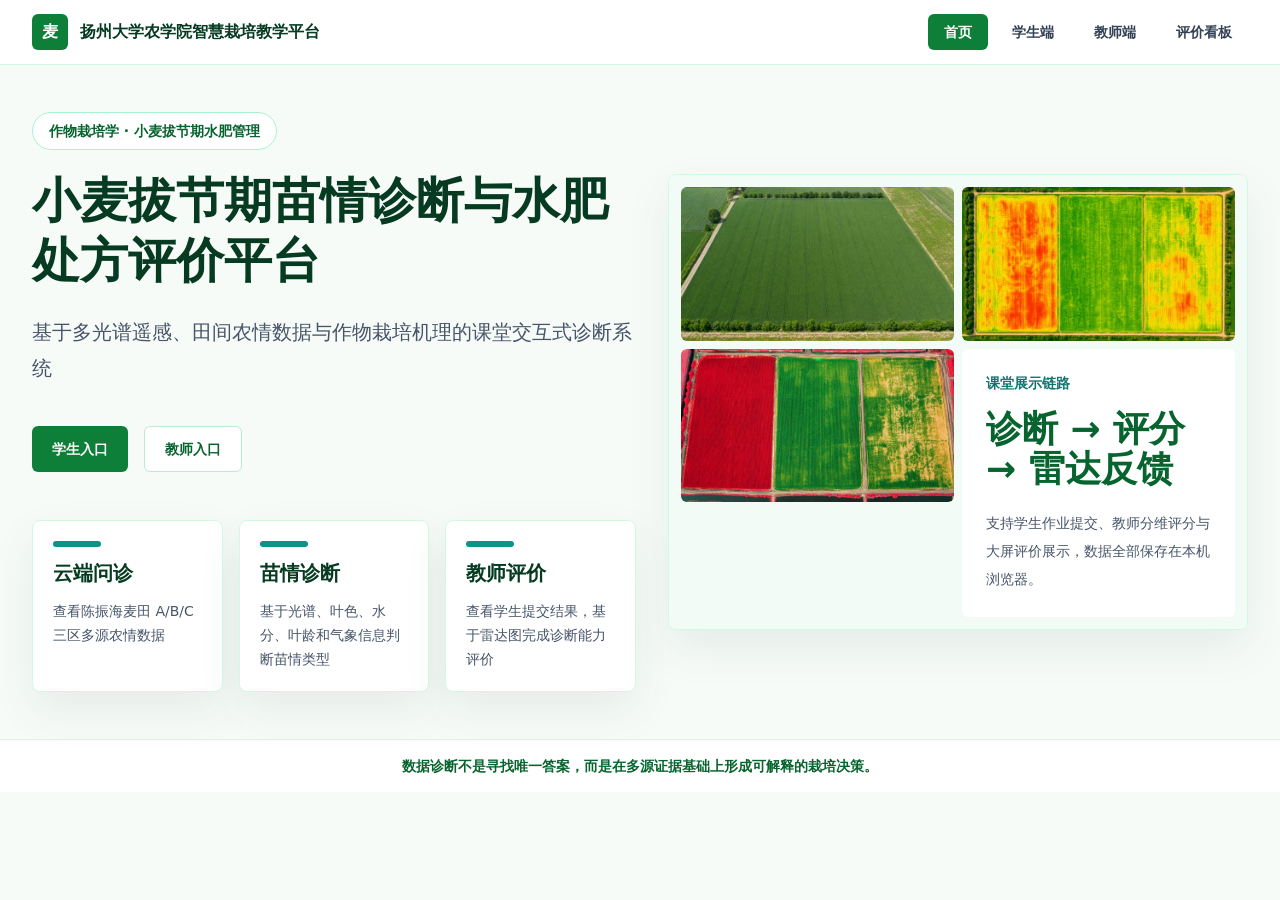
==== index.html @ 02ce507e "feat: 小麦拔节期苗情诊断与水肥处方评价平台 - initial deploy" ====
<!doctype html>
<html lang="zh-CN">
  <head>
    <meta charset="UTF-8" />
    <meta name="viewport" content="width=device-width, initial-scale=1.0" />
    <title>扬州大学农学院小麦拔节期苗情诊断与水肥处方评价平台</title>
    <script type="module" crossorigin src="/assets/index-BrUct9hT.js"></script>
    <link rel="stylesheet" crossorigin href="/assets/index-06vpPLcN.css">
  </head>
  <body>
    <div id="root"></div>
  </body>
</html>
---- assets/index-06vpPLcN.css ----
*,:before,:after{--tw-border-spacing-x: 0;--tw-border-spacing-y: 0;--tw-translate-x: 0;--tw-translate-y: 0;--tw-rotate: 0;--tw-skew-x: 0;--tw-skew-y: 0;--tw-scale-x: 1;--tw-scale-y: 1;--tw-pan-x: ;--tw-pan-y: ;--tw-pinch-zoom: ;--tw-scroll-snap-strictness: proximity;--tw-gradient-from-position: ;--tw-gradient-via-position: ;--tw-gradient-to-position: ;--tw-ordinal: ;--tw-slashed-zero: ;--tw-numeric-figure: ;--tw-numeric-spacing: ;--tw-numeric-fraction: ;--tw-ring-inset: ;--tw-ring-offset-width: 0px;--tw-ring-offset-color: #fff;--tw-ring-color: rgb(59 130 246 / .5);--tw-ring-offset-shadow: 0 0 #0000;--tw-ring-shadow: 0 0 #0000;--tw-shadow: 0 0 #0000;--tw-shadow-colored: 0 0 #0000;--tw-blur: ;--tw-brightness: ;--tw-contrast: ;--tw-grayscale: ;--tw-hue-rotate: ;--tw-invert: ;--tw-saturate: ;--tw-sepia: ;--tw-drop-shadow: ;--tw-backdrop-blur: ;--tw-backdrop-brightness: ;--tw-backdrop-contrast: ;--tw-backdrop-grayscale: ;--tw-backdrop-hue-rotate: ;--tw-backdrop-invert: ;--tw-backdrop-opacity: ;--tw-backdrop-saturate: ;--tw-backdrop-sepia: ;--tw-contain-size: ;--tw-contain-layout: ;--tw-contain-paint: ;--tw-contain-style: }::backdrop{--tw-border-spacing-x: 0;--tw-border-spacing-y: 0;--tw-translate-x: 0;--tw-translate-y: 0;--tw-rotate: 0;--tw-skew-x: 0;--tw-skew-y: 0;--tw-scale-x: 1;--tw-scale-y: 1;--tw-pan-x: ;--tw-pan-y: ;--tw-pinch-zoom: ;--tw-scroll-snap-strictness: proximity;--tw-gradient-from-position: ;--tw-gradient-via-position: ;--tw-gradient-to-position: ;--tw-ordinal: ;--tw-slashed-zero: ;--tw-numeric-figure: ;--tw-numeric-spacing: ;--tw-numeric-fraction: ;--tw-ring-inset: ;--tw-ring-offset-width: 0px;--tw-ring-offset-color: #fff;--tw-ring-color: rgb(59 130 246 / .5);--tw-ring-offset-shadow: 0 0 #0000;--tw-ring-shadow: 0 0 #0000;--tw-shadow: 0 0 #0000;--tw-shadow-colored: 0 0 #0000;--tw-blur: ;--tw-brightness: ;--tw-contrast: ;--tw-grayscale: ;--tw-hue-rotate: ;--tw-invert: ;--tw-saturate: ;--tw-sepia: ;--tw-drop-shadow: ;--tw-backdrop-blur: ;--tw-backdrop-brightness: ;--tw-backdrop-contrast: ;--tw-backdrop-grayscale: ;--tw-backdrop-hue-rotate: ;--tw-backdrop-invert: ;--tw-backdrop-opacity: ;--tw-backdrop-saturate: ;--tw-backdrop-sepia: ;--tw-contain-size: ;--tw-contain-layout: ;--tw-contain-paint: ;--tw-contain-style: }*,:before,:after{box-sizing:border-box;border-width:0;border-style:solid;border-color:#e5e7eb}:before,:after{--tw-content: ""}html,:host{line-height:1.5;-webkit-text-size-adjust:100%;-moz-tab-size:4;-o-tab-size:4;tab-size:4;font-family:ui-sans-serif,system-ui,sans-serif,"Apple Color Emoji","Segoe UI Emoji",Segoe UI Symbol,"Noto Color Emoji";font-feature-settings:normal;font-variation-settings:normal;-webkit-tap-highlight-color:transparent}body{margin:0;line-height:inherit}hr{height:0;color:inherit;border-top-width:1px}abbr:where([title]){-webkit-text-decoration:underline dotted;text-decoration:underline dotted}h1,h2,h3,h4,h5,h6{font-size:inherit;font-weight:inherit}a{color:inherit;text-decoration:inherit}b,strong{font-weight:bolder}code,kbd,samp,pre{font-family:ui-monospace,SFMono-Regular,Menlo,Monaco,Consolas,Liberation Mono,Courier New,monospace;font-feature-settings:normal;font-variation-settings:normal;font-size:1em}small{font-size:80%}sub,sup{font-size:75%;line-height:0;position:relative;vertical-align:baseline}sub{bottom:-.25em}sup{top:-.5em}table{text-indent:0;border-color:inherit;border-collapse:collapse}button,input,optgroup,select,textarea{font-family:inherit;font-feature-settings:inherit;font-variation-settings:inherit;font-size:100%;font-weight:inherit;line-height:inherit;letter-spacing:inherit;color:inherit;margin:0;padding:0}button,select{text-transform:none}button,input:where([type=button]),input:where([type=reset]),input:where([type=submit]){-webkit-appearance:button;background-color:transparent;background-image:none}:-moz-focusring{outline:auto}:-moz-ui-invalid{box-shadow:none}progress{vertical-align:baseline}::-webkit-inner-spin-button,::-webkit-outer-spin-button{height:auto}[type=search]{-webkit-appearance:textfield;outline-offset:-2px}::-webkit-search-decoration{-webkit-appearance:none}::-webkit-file-upload-button{-webkit-appearance:button;font:inherit}summary{display:list-item}blockquote,dl,dd,h1,h2,h3,h4,h5,h6,hr,figure,p,pre{margin:0}fieldset{margin:0;padding:0}legend{padding:0}ol,ul,menu{list-style:none;margin:0;padding:0}dialog{padding:0}textarea{resize:vertical}input::-moz-placeholder,textarea::-moz-placeholder{opacity:1;color:#9ca3af}input::placeholder,textarea::placeholder{opacity:1;color:#9ca3af}button,[role=button]{cursor:pointer}:disabled{cursor:default}img,svg,video,canvas,audio,iframe,embed,object{display:block;vertical-align:middle}img,video{max-width:100%;height:auto}[hidden]:where(:not([hidden=until-found])){display:none}.sticky{position:sticky}.top-0{top:0}.z-30{z-index:30}.mx-auto{margin-left:auto;margin-right:auto}.mb-2{margin-bottom:.5rem}.mb-3{margin-bottom:.75rem}.mb-5{margin-bottom:1.25rem}.mb-7{margin-bottom:1.75rem}.ml-auto{margin-left:auto}.mt-1{margin-top:.25rem}.mt-10{margin-top:2.5rem}.mt-12{margin-top:3rem}.mt-2{margin-top:.5rem}.mt-3{margin-top:.75rem}.mt-4{margin-top:1rem}.mt-5{margin-top:1.25rem}.mt-6{margin-top:1.5rem}.mt-7{margin-top:1.75rem}.mt-8{margin-top:2rem}.block{display:block}.flex{display:flex}.inline-flex{display:inline-flex}.table{display:table}.grid{display:grid}.h-1\.5{height:.375rem}.h-16{height:4rem}.h-28{height:7rem}.h-32{height:8rem}.h-8{height:2rem}.h-9{height:2.25rem}.min-h-\[610px\]{min-height:610px}.min-h-\[620px\]{min-height:620px}.min-h-screen{min-height:100vh}.w-12{width:3rem}.w-16{width:4rem}.w-28{width:7rem}.w-8{width:2rem}.w-80{width:20rem}.w-9{width:2.25rem}.w-fit{width:-moz-fit-content;width:fit-content}.w-full{width:100%}.max-w-3xl{max-width:48rem}.max-w-4xl{max-width:56rem}.max-w-\[1440px\]{max-width:1440px}.shrink-0{flex-shrink:0}.border-collapse{border-collapse:collapse}.grid-cols-2{grid-template-columns:repeat(2,minmax(0,1fr))}.grid-cols-3{grid-template-columns:repeat(3,minmax(0,1fr))}.grid-cols-4{grid-template-columns:repeat(4,minmax(0,1fr))}.grid-cols-6{grid-template-columns:repeat(6,minmax(0,1fr))}.grid-cols-\[0\.95fr_1\.05fr\]{grid-template-columns:.95fr 1.05fr}.grid-cols-\[1\.02fr_0\.98fr\]{grid-template-columns:1.02fr .98fr}.grid-cols-\[1\.2fr_0\.8fr\]{grid-template-columns:1.2fr .8fr}.grid-cols-\[1fr_430px\]{grid-template-columns:1fr 430px}.grid-cols-\[260px_1fr\]{grid-template-columns:260px 1fr}.grid-cols-\[280px_1fr\]{grid-template-columns:280px 1fr}.flex-col{flex-direction:column}.items-start{align-items:flex-start}.items-end{align-items:flex-end}.items-center{align-items:center}.justify-center{justify-content:center}.justify-between{justify-content:space-between}.gap-2{gap:.5rem}.gap-3{gap:.75rem}.gap-4{gap:1rem}.gap-5{gap:1.25rem}.gap-6{gap:1.5rem}.gap-8{gap:2rem}.space-y-4>:not([hidden])~:not([hidden]){--tw-space-y-reverse: 0;margin-top:calc(1rem * calc(1 - var(--tw-space-y-reverse)));margin-bottom:calc(1rem * var(--tw-space-y-reverse))}.self-center{align-self:center}.justify-self-end{justify-self:end}.overflow-hidden{overflow:hidden}.rounded-full{border-radius:9999px}.rounded-lg{border-radius:.5rem}.rounded-md{border-radius:.375rem}.border{border-width:1px}.border-b{border-bottom-width:1px}.border-t{border-top-width:1px}.border-amber-200{--tw-border-opacity: 1;border-color:rgb(253 230 138 / var(--tw-border-opacity, 1))}.border-aqua-200{--tw-border-opacity: 1;border-color:rgb(153 246 228 / var(--tw-border-opacity, 1))}.border-aqua-500{--tw-border-opacity: 1;border-color:rgb(13 148 136 / var(--tw-border-opacity, 1))}.border-crop-200{--tw-border-opacity: 1;border-color:rgb(188 235 208 / var(--tw-border-opacity, 1))}.border-crop-600{--tw-border-opacity: 1;border-color:rgb(13 127 57 / var(--tw-border-opacity, 1))}.border-emerald-100{--tw-border-opacity: 1;border-color:rgb(209 250 229 / var(--tw-border-opacity, 1))}.border-emerald-200{--tw-border-opacity: 1;border-color:rgb(167 243 208 / var(--tw-border-opacity, 1))}.border-red-200{--tw-border-opacity: 1;border-color:rgb(254 202 202 / var(--tw-border-opacity, 1))}.bg-\[\#f7fbf8\]{--tw-bg-opacity: 1;background-color:rgb(247 251 248 / var(--tw-bg-opacity, 1))}.bg-amber-50{--tw-bg-opacity: 1;background-color:rgb(255 251 235 / var(--tw-bg-opacity, 1))}.bg-aqua-500{--tw-bg-opacity: 1;background-color:rgb(13 148 136 / var(--tw-bg-opacity, 1))}.bg-crop-50{--tw-bg-opacity: 1;background-color:rgb(242 251 246 / var(--tw-bg-opacity, 1))}.bg-crop-600{--tw-bg-opacity: 1;background-color:rgb(13 127 57 / var(--tw-bg-opacity, 1))}.bg-cyan-50{--tw-bg-opacity: 1;background-color:rgb(236 254 255 / var(--tw-bg-opacity, 1))}.bg-emerald-50{--tw-bg-opacity: 1;background-color:rgb(236 253 245 / var(--tw-bg-opacity, 1))}.bg-red-50{--tw-bg-opacity: 1;background-color:rgb(254 242 242 / var(--tw-bg-opacity, 1))}.bg-white{--tw-bg-opacity: 1;background-color:rgb(255 255 255 / var(--tw-bg-opacity, 1))}.bg-white\/95{background-color:#fffffff2}.p-3{padding:.75rem}.p-4{padding:1rem}.p-5{padding:1.25rem}.p-6{padding:1.5rem}.p-7{padding:1.75rem}.p-8{padding:2rem}.px-2{padding-left:.5rem;padding-right:.5rem}.px-3{padding-left:.75rem;padding-right:.75rem}.px-4{padding-left:1rem;padding-right:1rem}.px-5{padding-left:1.25rem;padding-right:1.25rem}.px-8{padding-left:2rem;padding-right:2rem}.py-1{padding-top:.25rem;padding-bottom:.25rem}.py-2{padding-top:.5rem;padding-bottom:.5rem}.py-3{padding-top:.75rem;padding-bottom:.75rem}.py-4{padding-top:1rem;padding-bottom:1rem}.pb-3{padding-bottom:.75rem}.text-left{text-align:left}.text-center{text-align:center}.text-2xl{font-size:1.5rem;line-height:2rem}.text-3xl{font-size:1.875rem;line-height:2.25rem}.text-4xl{font-size:2.25rem;line-height:2.5rem}.text-5xl{font-size:3rem;line-height:1}.text-7xl{font-size:4.5rem;line-height:1}.text-base{font-size:1rem;line-height:1.5rem}.text-lg{font-size:1.125rem;line-height:1.75rem}.text-sm{font-size:.875rem;line-height:1.25rem}.text-xl{font-size:1.25rem;line-height:1.75rem}.text-xs{font-size:.75rem;line-height:1rem}.font-bold{font-weight:700}.font-semibold{font-weight:600}.leading-5{line-height:1.25rem}.leading-6{line-height:1.5rem}.leading-7{line-height:1.75rem}.leading-8{line-height:2rem}.leading-9{line-height:2.25rem}.leading-tight{line-height:1.25}.text-amber-700{--tw-text-opacity: 1;color:rgb(180 83 9 / var(--tw-text-opacity, 1))}.text-aqua-700{--tw-text-opacity: 1;color:rgb(15 118 110 / var(--tw-text-opacity, 1))}.text-crop-700{--tw-text-opacity: 1;color:rgb(8 100 47 / var(--tw-text-opacity, 1))}.text-crop-900{--tw-text-opacity: 1;color:rgb(6 59 34 / var(--tw-text-opacity, 1))}.text-emerald-700{--tw-text-opacity: 1;color:rgb(4 120 87 / var(--tw-text-opacity, 1))}.text-red-700{--tw-text-opacity: 1;color:rgb(185 28 28 / var(--tw-text-opacity, 1))}.text-slate-500{--tw-text-opacity: 1;color:rgb(100 116 139 / var(--tw-text-opacity, 1))}.text-slate-600{--tw-text-opacity: 1;color:rgb(71 85 105 / var(--tw-text-opacity, 1))}.text-slate-700{--tw-text-opacity: 1;color:rgb(51 65 85 / var(--tw-text-opacity, 1))}.text-white{--tw-text-opacity: 1;color:rgb(255 255 255 / var(--tw-text-opacity, 1))}.accent-green-700{accent-color:#15803d}.outline-none{outline:2px solid transparent;outline-offset:2px}.filter{filter:var(--tw-blur) var(--tw-brightness) var(--tw-contrast) var(--tw-grayscale) var(--tw-hue-rotate) var(--tw-invert) var(--tw-saturate) var(--tw-sepia) var(--tw-drop-shadow)}.backdrop-blur{--tw-backdrop-blur: blur(8px);-webkit-backdrop-filter:var(--tw-backdrop-blur) var(--tw-backdrop-brightness) var(--tw-backdrop-contrast) var(--tw-backdrop-grayscale) var(--tw-backdrop-hue-rotate) var(--tw-backdrop-invert) var(--tw-backdrop-opacity) var(--tw-backdrop-saturate) var(--tw-backdrop-sepia);backdrop-filter:var(--tw-backdrop-blur) var(--tw-backdrop-brightness) var(--tw-backdrop-contrast) var(--tw-backdrop-grayscale) var(--tw-backdrop-hue-rotate) var(--tw-backdrop-invert) var(--tw-backdrop-opacity) var(--tw-backdrop-saturate) var(--tw-backdrop-sepia)}.transition{transition-property:color,background-color,border-color,text-decoration-color,fill,stroke,opacity,box-shadow,transform,filter,backdrop-filter;transition-timing-function:cubic-bezier(.4,0,.2,1);transition-duration:.15s}:root{color:#143225;background:#f7fbf8;font-family:Microsoft YaHei,PingFang SC,Noto Sans CJK SC,system-ui,sans-serif}body{margin:0;min-width:1180px}button,input,select,textarea{font:inherit}.page-shell{margin-left:auto;margin-right:auto;width:100%;max-width:1440px;padding:2rem}.panel{border-radius:.5rem;border-width:1px;--tw-border-opacity: 1;border-color:rgb(209 250 229 / var(--tw-border-opacity, 1));--tw-bg-opacity: 1;background-color:rgb(255 255 255 / var(--tw-bg-opacity, 1));--tw-shadow: 0 18px 45px rgba(14, 75, 45, .08);--tw-shadow-colored: 0 18px 45px var(--tw-shadow-color);box-shadow:var(--tw-ring-offset-shadow, 0 0 #0000),var(--tw-ring-shadow, 0 0 #0000),var(--tw-shadow)}.metric-card{border-radius:.5rem;border-width:1px;--tw-border-opacity: 1;border-color:rgb(209 250 229 / var(--tw-border-opacity, 1));background-image:linear-gradient(to bottom right,var(--tw-gradient-stops));--tw-gradient-from: #fff var(--tw-gradient-from-position);--tw-gradient-to: rgb(255 255 255 / 0) var(--tw-gradient-to-position);--tw-gradient-stops: var(--tw-gradient-from), var(--tw-gradient-to);--tw-gradient-to: #f2fbf6 var(--tw-gradient-to-position);padding:1rem}.primary-button{display:inline-flex;align-items:center;justify-content:center;border-radius:.375rem;--tw-bg-opacity: 1;background-color:rgb(13 127 57 / var(--tw-bg-opacity, 1));padding:.75rem 1.25rem;font-size:.875rem;line-height:1.25rem;font-weight:600;--tw-text-opacity: 1;color:rgb(255 255 255 / var(--tw-text-opacity, 1));transition-property:color,background-color,border-color,text-decoration-color,fill,stroke,opacity,box-shadow,transform,filter,backdrop-filter;transition-timing-function:cubic-bezier(.4,0,.2,1);transition-duration:.15s}.primary-button:hover{--tw-bg-opacity: 1;background-color:rgb(8 100 47 / var(--tw-bg-opacity, 1))}.secondary-button{display:inline-flex;align-items:center;justify-content:center;border-radius:.375rem;border-width:1px;--tw-border-opacity: 1;border-color:rgb(188 235 208 / var(--tw-border-opacity, 1));--tw-bg-opacity: 1;background-color:rgb(255 255 255 / var(--tw-bg-opacity, 1));padding:.75rem 1.25rem;font-size:.875rem;line-height:1.25rem;font-weight:600;--tw-text-opacity: 1;color:rgb(8 100 47 / var(--tw-text-opacity, 1));transition-property:color,background-color,border-color,text-decoration-color,fill,stroke,opacity,box-shadow,transform,filter,backdrop-filter;transition-timing-function:cubic-bezier(.4,0,.2,1);transition-duration:.15s}.secondary-button:hover{--tw-bg-opacity: 1;background-color:rgb(242 251 246 / var(--tw-bg-opacity, 1))}.label-pill{border-radius:9999px;border-width:1px;padding:.25rem .75rem;font-size:.75rem;line-height:1rem;font-weight:600}.field-image{aspect-ratio:16 / 9;width:100%;-o-object-fit:cover;object-fit:cover}.last\:border-0:last-child{border-width:0px}.hover\:bg-crop-50:hover{--tw-bg-opacity: 1;background-color:rgb(242 251 246 / var(--tw-bg-opacity, 1))}.hover\:text-crop-700:hover{--tw-text-opacity: 1;color:rgb(8 100 47 / var(--tw-text-opacity, 1))}.focus\:border-crop-600:focus{--tw-border-opacity: 1;border-color:rgb(13 127 57 / var(--tw-border-opacity, 1))}
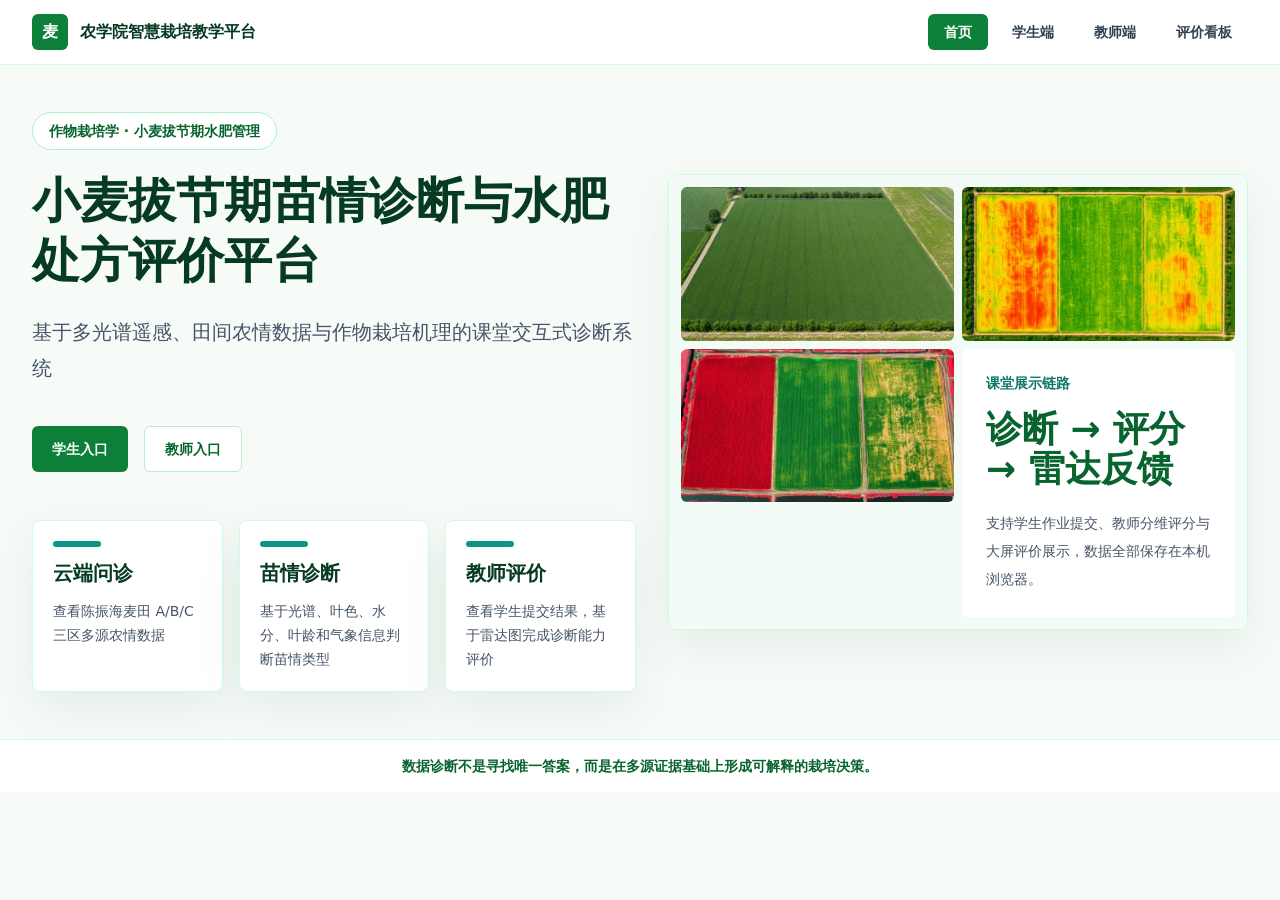
==== commit 9683c383: "fix: 移除页面中"扬州大学"字样 Co-Authored-By: Claude Opus 4.7 <noreply@anthropic.com>" ====
--- a/index.html
+++ b/index.html
@@ -3,9 +3,9 @@
   <head>
     <meta charset="UTF-8" />
     <meta name="viewport" content="width=device-width, initial-scale=1.0" />
-    <title>扬州大学农学院小麦拔节期苗情诊断与水肥处方评价平台</title>
-    <script type="module" crossorigin src="/assets/index-BrUct9hT.js"></script>
-    <link rel="stylesheet" crossorigin href="/assets/index-06vpPLcN.css">
+    <title>农学院小麦拔节期苗情诊断与水肥处方评价平台</title>
+    <script type="module" crossorigin src="./assets/index-BrUct9hT.js?v=2"></script>
+    <link rel="stylesheet" crossorigin href="./assets/index-06vpPLcN.css?v=2">
   </head>
   <body>
     <div id="root"></div>
